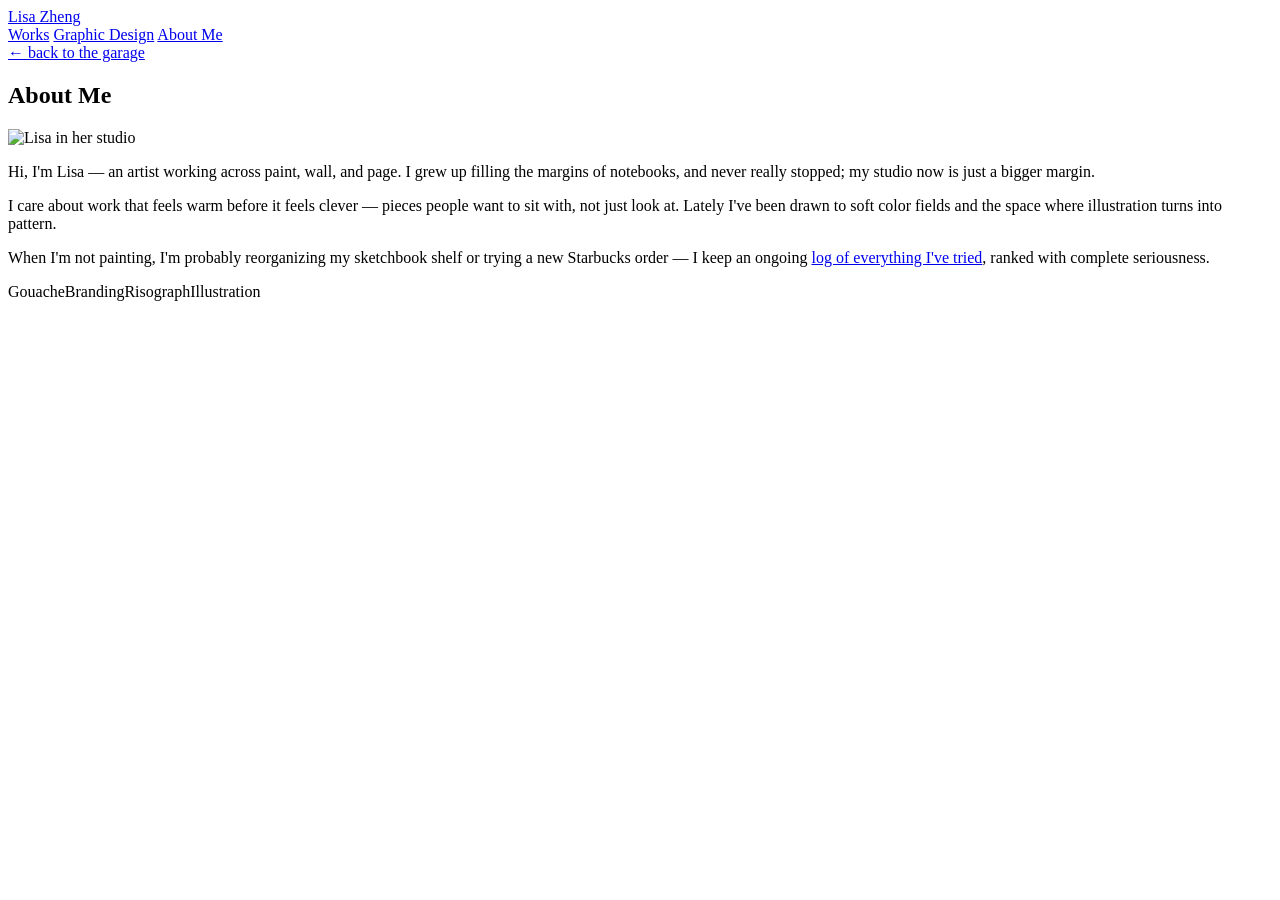
==== about.html @ 272e72e8 "Create about.html" ====
<!DOCTYPE html>
<html lang="en">
<head>
<meta charset="UTF-8">
<meta name="viewport" content="width=device-width, initial-scale=1, viewport-fit=cover">
<title>About — Lisa Zheng</title>
<link rel="preconnect" href="https://fonts.googleapis.com">
<link rel="preconnect" href="https://fonts.gstatic.com" crossorigin>
<link href="https://fonts.googleapis.com/css2?family=Cormorant+Garamond:ital,wght@0,400;0,500;0,600;1,500;1,600&family=Jost:wght@300;400;500;600&display=swap" rel="stylesheet">
<link rel="stylesheet" href="css/style.css">
</head>
<body>
<nav>
  <a class="logo" href="index.html">Lisa Zheng</a>
  <div class="navlinks">
    <a href="works.html" class="">Works</a>
    <a href="graphic.html" class="">Graphic Design</a>
    <a href="about.html" class="active">About Me</a>
  </div>
</nav>
<main>
  <div class="section-hero">
  <a class="back" href="index.html">&larr; back to the garage</a>
    <h2>About Me</h2>
  </div>
  <div class="about-wrap">
    <div class="about-photo"><img src="images/room.jpg" alt="Lisa in her studio"></div>
    <div class="about-text">
      <p>Hi, I'm Lisa &mdash; an artist working across paint, wall, and page. I grew up filling the margins of notebooks, and never really stopped; my studio now is just a bigger margin.</p>
      <p>I care about work that feels warm before it feels clever &mdash; pieces people want to sit with, not just look at. Lately I've been drawn to soft color fields and the space where illustration turns into pattern.</p>
      <p>When I'm not painting, I'm probably reorganizing my sketchbook shelf or trying a new Starbucks order — I keep an ongoing <a class="inline-link" href="starbucks.html">log of everything I've tried</a>, ranked with complete seriousness.</p>
      <div class="chips">
        <span class="chip">Gouache</span><span class="chip">Branding</span><span class="chip">Risograph</span><span class="chip">Illustration</span>
      </div>
    </div>
  </div>
</main>
</body>
</html>
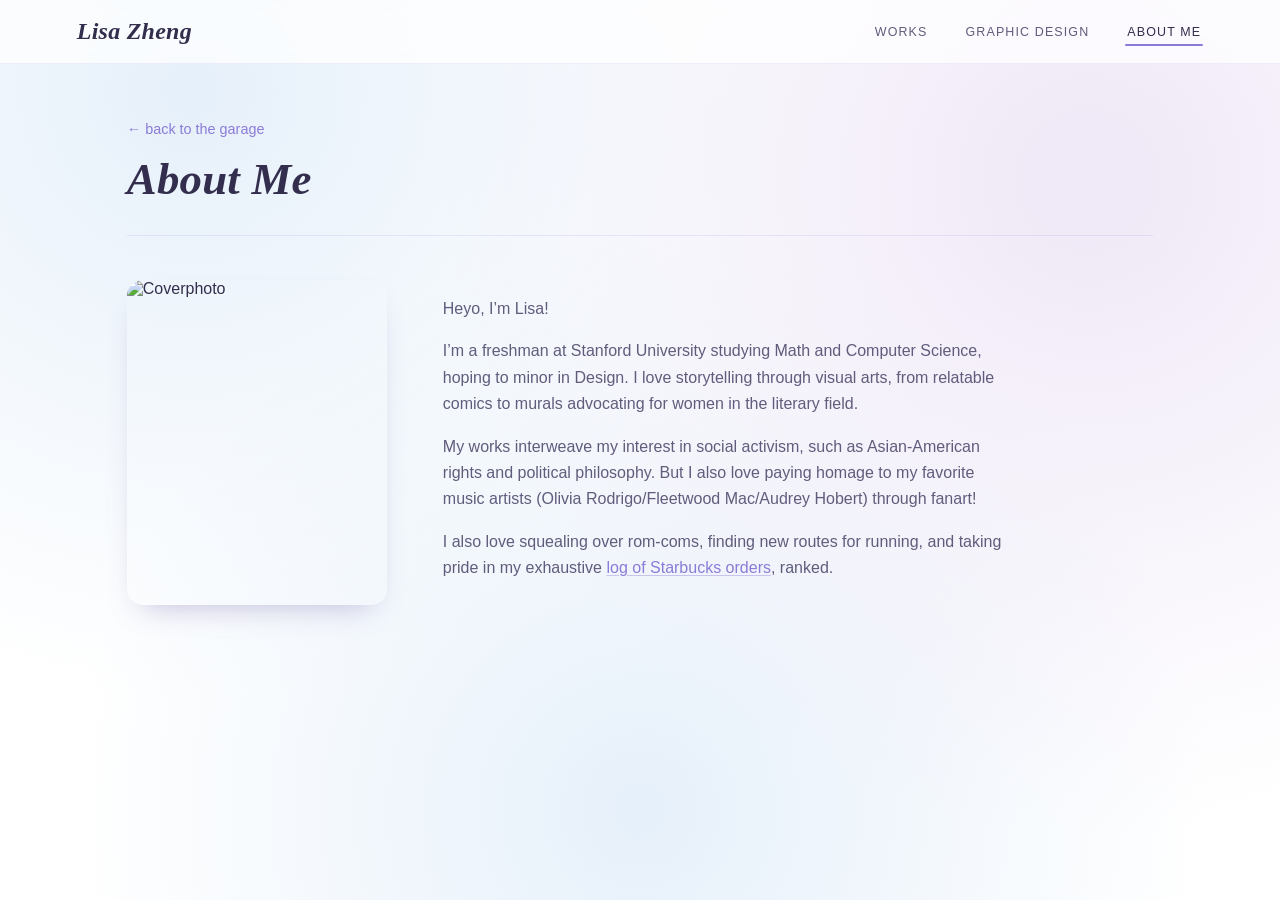
==== commit d8f9616e: "Update about.html" ====
--- a/about.html
+++ b/about.html
@@ -24,14 +24,12 @@
     <h2>About Me</h2>
   </div>
   <div class="about-wrap">
-    <div class="about-photo"><img src="images/room.jpg" alt="Lisa in her studio"></div>
+    <div class="about-photo"><img src="images/coverphoto.jpg" alt="Coverphoto"></div>
     <div class="about-text">
-      <p>Hi, I'm Lisa &mdash; an artist working across paint, wall, and page. I grew up filling the margins of notebooks, and never really stopped; my studio now is just a bigger margin.</p>
-      <p>I care about work that feels warm before it feels clever &mdash; pieces people want to sit with, not just look at. Lately I've been drawn to soft color fields and the space where illustration turns into pattern.</p>
-      <p>When I'm not painting, I'm probably reorganizing my sketchbook shelf or trying a new Starbucks order — I keep an ongoing <a class="inline-link" href="starbucks.html">log of everything I've tried</a>, ranked with complete seriousness.</p>
-      <div class="chips">
-        <span class="chip">Gouache</span><span class="chip">Branding</span><span class="chip">Risograph</span><span class="chip">Illustration</span>
-      </div>
+      <p>Heyo, I’m Lisa!</p>
+      <p>I’m a freshman at Stanford University studying Math and Computer Science, hoping to minor in Design. I love storytelling through visual arts, from relatable comics to murals advocating for women in the literary field.</p>
+      <p>My works interweave my interest in social activism, such as Asian-American rights and political philosophy. But I also love paying homage to my favorite music artists (Olivia Rodrigo/Fleetwood Mac/Audrey Hobert) through fanart! </p>
+      <p>I also love squealing over rom-coms, finding new routes for running, and taking pride in my exhaustive <a class="inline-link" href="starbucks.html">log of Starbucks orders</a>, ranked.</p>
     </div>
   </div>
 </main>
--- a/css/style.css
+++ b/css/style.css
@@ -0,0 +1,131 @@
+:root{
+  --white:#ffffff; --blue:#e6f0fa; --blue-deep:#c3dcf2;
+  --purple:#efe8f7; --purple-deep:#d9c9ef;
+  --ink:#332e4d; --ink-soft:#615c7c;
+  --accent:#8b7bd8; --accent-2:#6fa8dc; --paper:#fffefc;
+  box-sizing:border-box;
+  padding-top:env(safe-area-inset-top,0px);
+  padding-bottom:env(safe-area-inset-bottom,0px);
+}
+*{box-sizing:border-box;}
+html{scroll-padding-top:env(safe-area-inset-top,0px);}
+html,body{height:100%;margin:0;background:var(--white);}
+body{
+  font-family:'Jost',sans-serif;color:var(--ink);
+  background:
+    radial-gradient(circle at 15% 10%, var(--blue) 0%, transparent 45%),
+    radial-gradient(circle at 85% 20%, var(--purple) 0%, transparent 50%),
+    radial-gradient(circle at 50% 90%, var(--blue) 0%, transparent 55%),
+    var(--white);
+  min-height:100%;overflow-x:hidden;
+}
+h1,h2,h3{font-family:'Cormorant Garamond',serif;font-style:italic;font-weight:600;margin:0;letter-spacing:0.005em;}
+p{line-height:1.65;color:var(--ink-soft);}
+a{color:inherit;text-decoration:none;}
+img,svg{max-width:100%;}
+
+nav{
+  position:sticky;top:env(safe-area-inset-top,0px);z-index:50;
+  display:flex;align-items:center;justify-content:space-between;
+  padding:18px 6vw;background:rgba(255,255,255,.72);backdrop-filter:blur(10px);
+  border-bottom:1px solid rgba(139,123,216,.12);
+}
+.logo{font-family:'Cormorant Garamond',serif;font-style:italic;font-weight:600;font-size:1.5rem;letter-spacing:0.01em;}
+.navlinks{display:flex;gap:clamp(14px,3vw,34px);font-size:.78rem;letter-spacing:.09em;text-transform:uppercase;font-weight:500;}
+.navlinks a{position:relative;padding:4px 2px;color:var(--ink-soft);transition:color .25s;}
+.navlinks a::after{content:'';position:absolute;left:0;bottom:-3px;width:0;height:2px;background:var(--accent);border-radius:2px;transition:width .3s ease;}
+.navlinks a.active,.navlinks a:hover{color:var(--ink);}
+.navlinks a.active::after,.navlinks a:hover::after{width:100%;}
+
+main{max-width:1180px;margin:0 auto;padding:0 6vw 90px;}
+
+/* HOME */
+.hero{padding:64px 0 10px;text-align:center;}
+.hero h1{font-size:clamp(2.3rem,6vw,3.6rem);}
+.hero p{max-width:480px;margin:14px auto 0;font-size:1.05rem;}
+
+.room-stage{
+  position:relative;width:100%;max-width:980px;margin:26px auto 10px;
+  border-radius:22px;overflow:hidden;
+  box-shadow:0 30px 60px -24px rgba(60,50,100,.4), 0 0 0 6px var(--paper);
+}
+.room-img{width:100%;display:block;}
+.hotspot{
+  position:absolute;border:none;padding:0;cursor:pointer;border-radius:18px;
+  background:rgba(255,255,255,0);box-shadow:0 0 0 0 rgba(139,123,216,0);
+  transition:background .35s ease, box-shadow .35s ease;
+}
+.hotspot:hover,.hotspot:focus-visible{
+  background:rgba(255,255,255,.16);
+  box-shadow:0 0 0 3px rgba(255,255,255,.45), 0 0 34px 8px rgba(139,123,216,.5);
+  outline:none;
+}
+.hotspot .dot{
+  position:absolute;top:50%;left:50%;width:10px;height:10px;margin:-5px 0 0 -5px;
+  background:#fff;border-radius:50%;box-shadow:0 0 10px 3px rgba(255,255,255,.9);
+  animation:pulse 2.4s ease-in-out infinite;
+}
+.hotspot:hover .dot,.hotspot:focus-visible .dot{opacity:0;}
+@keyframes pulse{0%,100%{opacity:.85;transform:translate(-50%,-50%) scale(1);}50%{opacity:.25;transform:translate(-50%,-50%) scale(1.6);}}
+.hotspot .tag{
+  position:absolute;bottom:100%;left:50%;transform:translateX(-50%) translateY(8px);
+  background:var(--paper);color:var(--ink);font-family:'Cormorant Garamond',serif;font-style:italic;font-weight:600;
+  padding:6px 18px;border-radius:20px;font-size:1rem;white-space:nowrap;
+  opacity:0;pointer-events:none;transition:opacity .25s ease, transform .25s ease;
+  box-shadow:0 10px 22px -10px rgba(90,70,150,.45);
+}
+.hotspot:hover .tag,.hotspot:focus-visible .tag{opacity:1;transform:translateX(-50%) translateY(-6px);}
+.room-hint{text-align:center;font-size:.9rem;color:var(--ink-soft);margin-top:16px;font-style:italic;}
+
+/* SECTION PAGES */
+.section-hero{padding:56px 0 30px;border-bottom:1px solid rgba(139,123,216,.15);margin-bottom:44px;}
+.section-hero h2{font-size:clamp(2rem,4.5vw,2.8rem);}
+.back{display:inline-flex;align-items:center;gap:6px;font-size:.9rem;color:var(--accent);cursor:pointer;margin-bottom:16px;}
+.back:hover{text-decoration:underline;}
+
+.grid{display:grid;grid-template-columns:repeat(auto-fill,minmax(240px,1fr));gap:30px;}
+.piece{background:var(--paper);border-radius:14px;padding:14px;box-shadow:0 8px 20px -14px rgba(90,70,150,.3);transition:transform .3s;}
+.piece:hover{transform:translateY(-4px);}
+.piece-thumb{border-radius:9px;aspect-ratio:1/1;overflow:hidden;background:var(--blue);}
+.piece-thumb img{width:100%;height:100%;object-fit:cover;display:block;}
+.piece h3{font-size:1.05rem;margin-top:12px;}
+.piece p{font-size:.88rem;margin-top:2px;}
+.piece[role="button"]{cursor:pointer;}
+.piece[role="button"]:focus-visible{outline:2px solid var(--accent);outline-offset:3px;}
+
+/* MODAL (click-to-expand on a piece) */
+.modal-overlay{
+  position:fixed;inset:0;background:rgba(51,46,77,.55);backdrop-filter:blur(4px);
+  display:flex;align-items:center;justify-content:center;padding:6vh 5vw;
+  opacity:0;pointer-events:none;transition:opacity .3s ease;z-index:100;
+}
+.modal-overlay.active{opacity:1;pointer-events:auto;}
+.modal-box{
+  background:var(--paper);border-radius:20px;max-width:620px;width:100%;max-height:88vh;
+  overflow-y:auto;padding:30px;position:relative;
+  box-shadow:0 40px 80px -20px rgba(60,50,100,.5);
+  transform:translateY(16px) scale(.97);transition:transform .3s ease;
+}
+.modal-overlay.active .modal-box{transform:translateY(0) scale(1);}
+.modal-close{
+  position:absolute;top:12px;right:14px;background:none;border:none;
+  font-size:1.8rem;line-height:1;cursor:pointer;color:var(--ink-soft);
+  font-family:'Jost',sans-serif;padding:4px 8px;border-radius:50%;transition:color .2s,background .2s;
+}
+.modal-close:hover{color:var(--ink);background:var(--blue);}
+.modal-image{border-radius:14px;overflow:hidden;aspect-ratio:4/3;background:var(--blue);margin-bottom:20px;}
+.modal-image img{width:100%;height:100%;object-fit:cover;display:block;}
+#modal-title{font-size:1.6rem;margin-bottom:10px;}
+#modal-desc{font-size:.95rem;}
+
+.about-wrap{display:flex;gap:56px;flex-wrap:wrap;align-items:flex-start;}
+.about-photo{flex:0 0 260px;aspect-ratio:4/5;border-radius:16px;overflow:hidden;box-shadow:0 14px 30px -16px rgba(90,70,150,.4);}
+.about-photo img{width:100%;height:100%;object-fit:cover;display:block;}
+.about-text{flex:1 1 320px;max-width:560px;}
+.about-text p{margin-bottom:14px;}
+.chips{display:flex;flex-wrap:wrap;gap:8px;margin-top:18px;}
+.chip{background:var(--blue);color:var(--ink);font-size:.82rem;padding:6px 14px;border-radius:20px;}
+.inline-link{color:var(--accent);text-decoration:underline;text-decoration-color:rgba(139,123,216,.4);text-underline-offset:2px;}
+.inline-link:hover{text-decoration-color:var(--accent);}
+
+@media(max-width:760px){ .about-wrap{gap:30px;} }
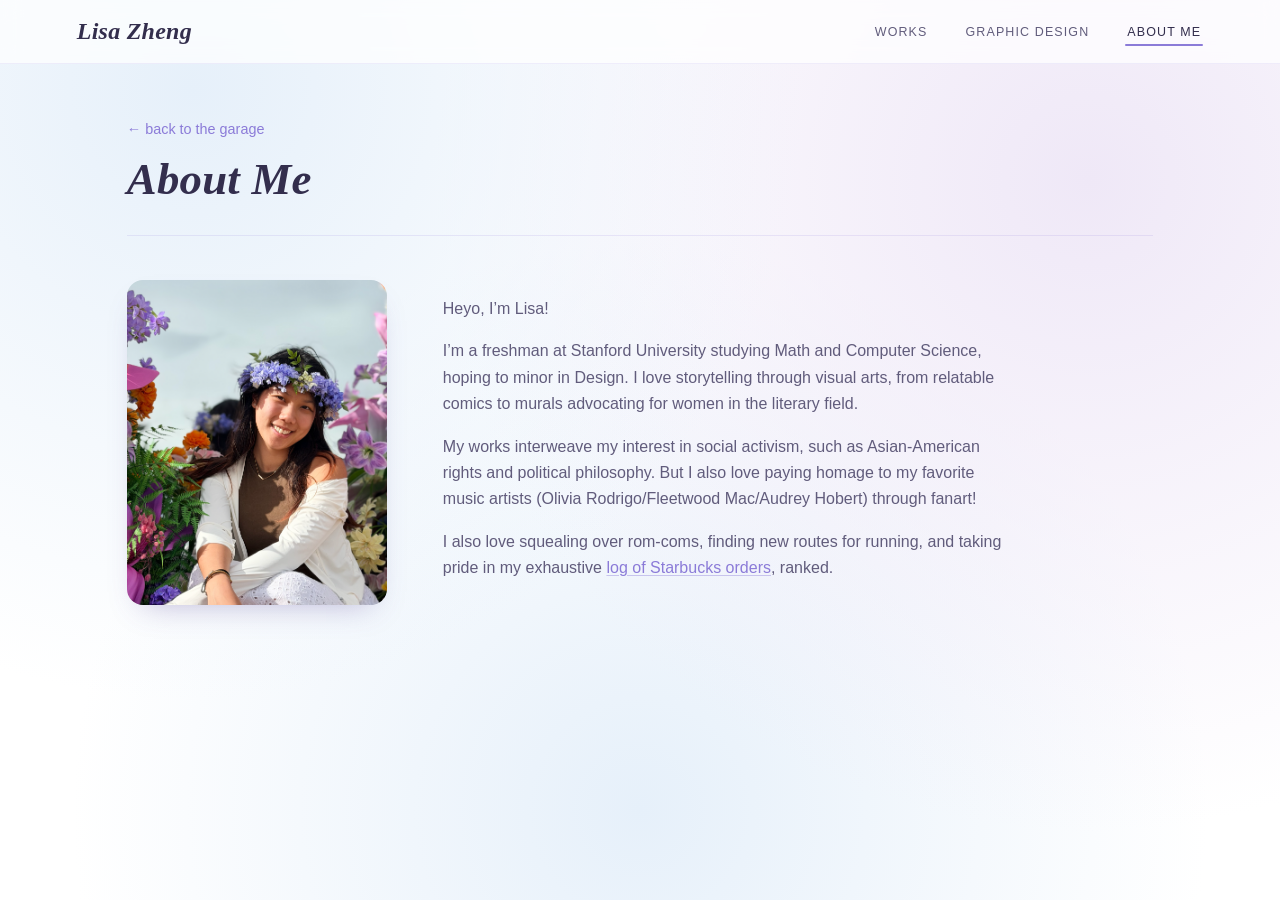
==== commit 24bdc60a: "Update about.html" ====
--- a/about.html
+++ b/about.html
@@ -24,7 +24,7 @@
     <h2>About Me</h2>
   </div>
   <div class="about-wrap">
-    <div class="about-photo"><img src="images/coverphoto.jpg" alt="Coverphoto"></div>
+    <div class="about-photo"><img src="coverphoto.jpeg" alt="Coverphoto"></div>
     <div class="about-text">
       <p>Heyo, I’m Lisa!</p>
       <p>I’m a freshman at Stanford University studying Math and Computer Science, hoping to minor in Design. I love storytelling through visual arts, from relatable comics to murals advocating for women in the literary field.</p>
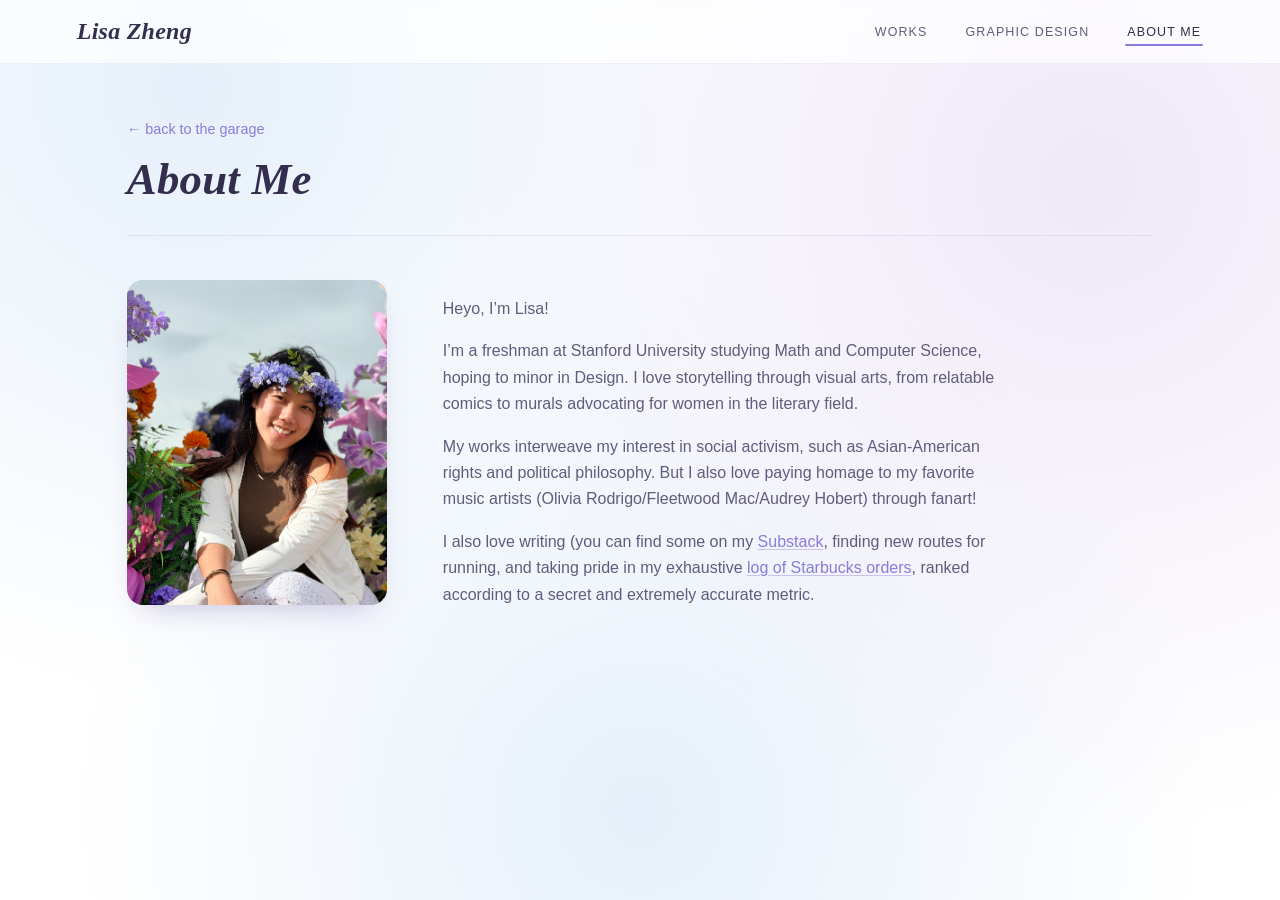
==== commit dd4a85d2: "Update about.html" ====
--- a/about.html
+++ b/about.html
@@ -29,7 +29,7 @@
       <p>Heyo, I’m Lisa!</p>
       <p>I’m a freshman at Stanford University studying Math and Computer Science, hoping to minor in Design. I love storytelling through visual arts, from relatable comics to murals advocating for women in the literary field.</p>
       <p>My works interweave my interest in social activism, such as Asian-American rights and political philosophy. But I also love paying homage to my favorite music artists (Olivia Rodrigo/Fleetwood Mac/Audrey Hobert) through fanart! </p>
-      <p>I also love squealing over rom-coms, finding new routes for running, and taking pride in my exhaustive <a class="inline-link" href="starbucks.html">log of Starbucks orders</a>, ranked.</p>
+      <p>I also love writing (you can find some on my <a class="inline-link" href="https://open.substack.com/pub/lisazheng">Substack</a>, finding new routes for running, and taking pride in my exhaustive <a class="inline-link" href="starbucks.html">log of Starbucks orders</a>, ranked according to a secret and extremely accurate metric.</p>
     </div>
   </div>
 </main>
--- a/css/style.css
+++ b/css/style.css
@@ -113,10 +113,27 @@
   font-family:'Jost',sans-serif;padding:4px 8px;border-radius:50%;transition:color .2s,background .2s;
 }
 .modal-close:hover{color:var(--ink);background:var(--blue);}
-.modal-image{border-radius:14px;overflow:hidden;aspect-ratio:4/3;background:var(--blue);margin-bottom:20px;}
-.modal-image img{width:100%;height:100%;object-fit:cover;display:block;}
+.modal-image{
+  border-radius:14px;overflow:hidden;background:var(--blue);margin-bottom:20px;
+  display:flex;align-items:center;justify-content:center;max-height:60vh;
+}
+.modal-image img{max-width:100%;max-height:60vh;width:auto;height:auto;object-fit:contain;display:block;}
 #modal-title{font-size:1.6rem;margin-bottom:10px;}
 #modal-desc{font-size:.95rem;}
+
+/* STARBUCKS: text list + single photo */
+.drink-list{max-width:640px;margin:0 auto;}
+.drink-row{
+  display:flex;align-items:baseline;justify-content:space-between;gap:16px;
+  padding:18px 0;border-bottom:1px solid rgba(139,123,216,.18);
+}
+.drink-row:first-child{padding-top:0;}
+.drink-row h3{font-size:1.15rem;}
+.drink-rating{font-family:'Jost',sans-serif;font-weight:600;color:var(--accent);font-size:.95rem;white-space:nowrap;}
+
+.drink-photo{max-width:420px;margin:50px auto 0;text-align:center;}
+.drink-photo img{width:100%;border-radius:16px;box-shadow:0 20px 40px -18px rgba(90,70,150,.4);display:block;}
+.drink-photo figcaption{margin-top:12px;font-family:'Cormorant Garamond',serif;font-style:italic;color:var(--ink-soft);font-size:1rem;}
 
 .about-wrap{display:flex;gap:56px;flex-wrap:wrap;align-items:flex-start;}
 .about-photo{flex:0 0 260px;aspect-ratio:4/5;border-radius:16px;overflow:hidden;box-shadow:0 14px 30px -16px rgba(90,70,150,.4);}
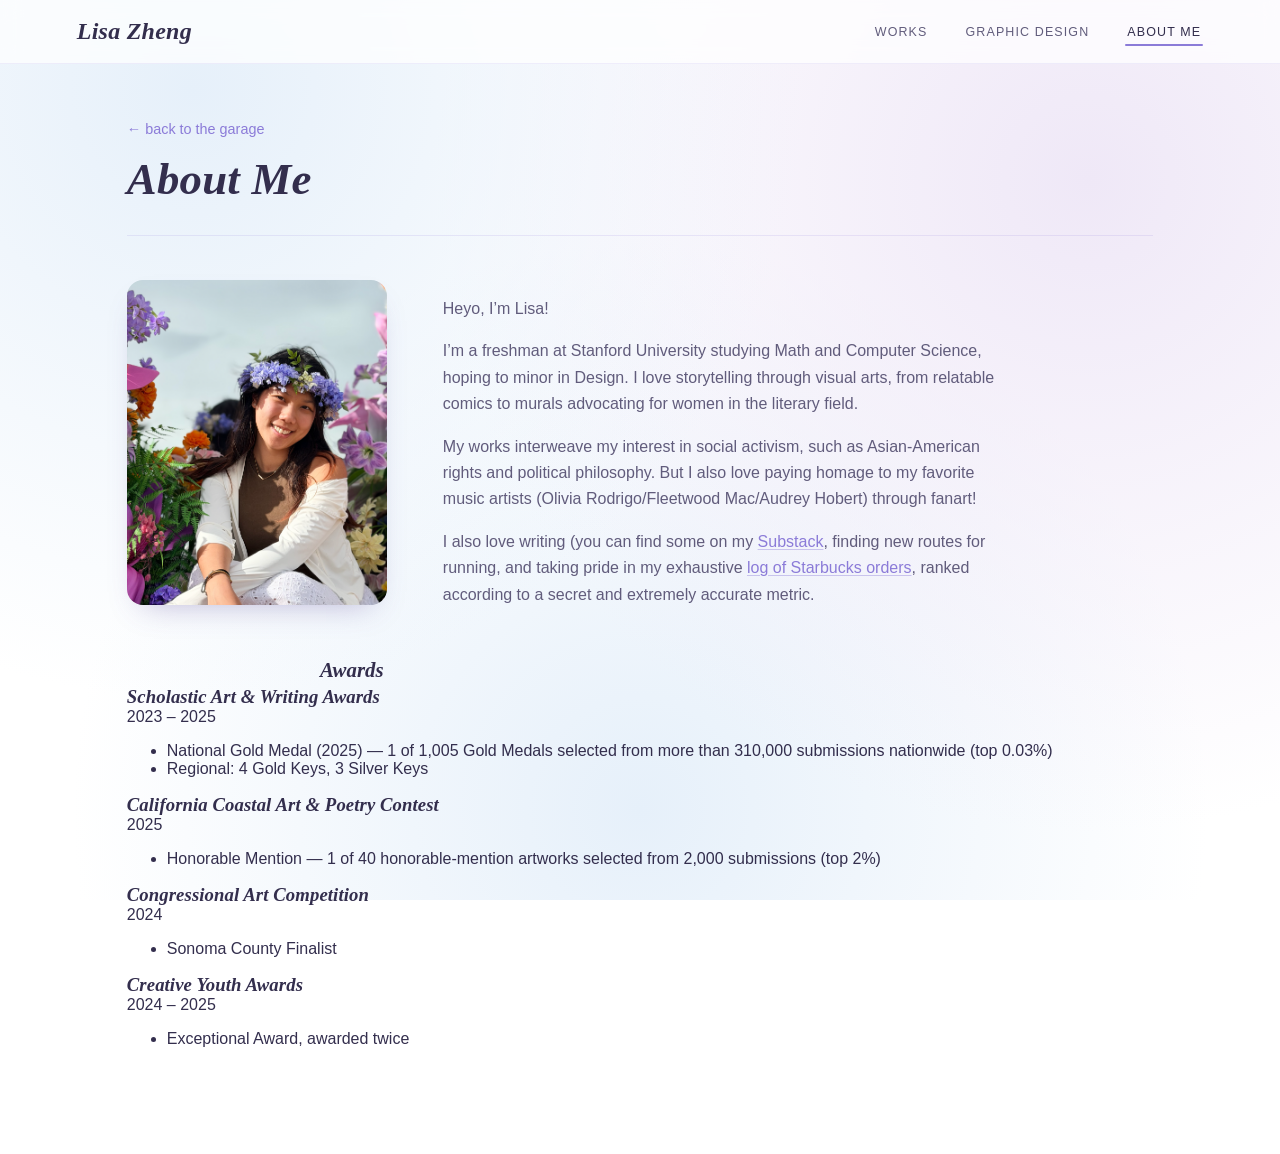
==== commit 67ce94b1: "Update about.html" ====
--- a/about.html
+++ b/about.html
@@ -32,6 +32,46 @@
       <p>I also love writing (you can find some on my <a class="inline-link" href="https://open.substack.com/pub/lisazheng">Substack</a>, finding new routes for running, and taking pride in my exhaustive <a class="inline-link" href="starbucks.html">log of Starbucks orders</a>, ranked according to a secret and extremely accurate metric.</p>
     </div>
   </div>
+  <h3 class="list-heading">Awards</h3>
+  <div class="awards-list">
+    <div class="award-item">
+      <div class="award-head">
+        <h3>Scholastic Art & Writing Awards</h3>
+        <span class="award-year">2023 – 2025</span>
+      </div>
+      <ul class="award-details">
+        <li>National Gold Medal (2025) — 1 of 1,005 Gold Medals selected from more than 310,000 submissions nationwide (top 0.03%)</li>
+        <li>Regional: 4 Gold Keys, 3 Silver Keys</li>
+      </ul>
+    </div>
+    <div class="award-item">
+      <div class="award-head">
+        <h3>California Coastal Art & Poetry Contest</h3>
+        <span class="award-year">2025</span>
+      </div>
+      <ul class="award-details">
+        <li>Honorable Mention — 1 of 40 honorable-mention artworks selected from 2,000 submissions (top 2%)</li>
+      </ul>
+    </div>
+    <div class="award-item">
+      <div class="award-head">
+        <h3>Congressional Art Competition</h3>
+        <span class="award-year">2024</span>
+      </div>
+      <ul class="award-details">
+        <li>Sonoma County Finalist</li>
+      </ul>
+    </div>
+    <div class="award-item">
+      <div class="award-head">
+        <h3>Creative Youth Awards</h3>
+        <span class="award-year">2024 – 2025</span>
+      </div>
+      <ul class="award-details">
+        <li>Exceptional Award, awarded twice</li>
+      </ul>
+    </div>
+  </div>
 </main>
 </body>
 </html>
--- a/css/style.css
+++ b/css/style.css
@@ -122,6 +122,11 @@
 #modal-desc{font-size:.95rem;}
 
 /* STARBUCKS: text list + single photo */
+.list-heading{
+  max-width:640px;margin:48px auto 4px;font-size:1.3rem;
+}
+.list-heading:first-of-type{margin-top:36px;}
+
 .drink-list{max-width:640px;margin:0 auto;}
 .drink-row{
   display:flex;align-items:baseline;justify-content:space-between;gap:16px;
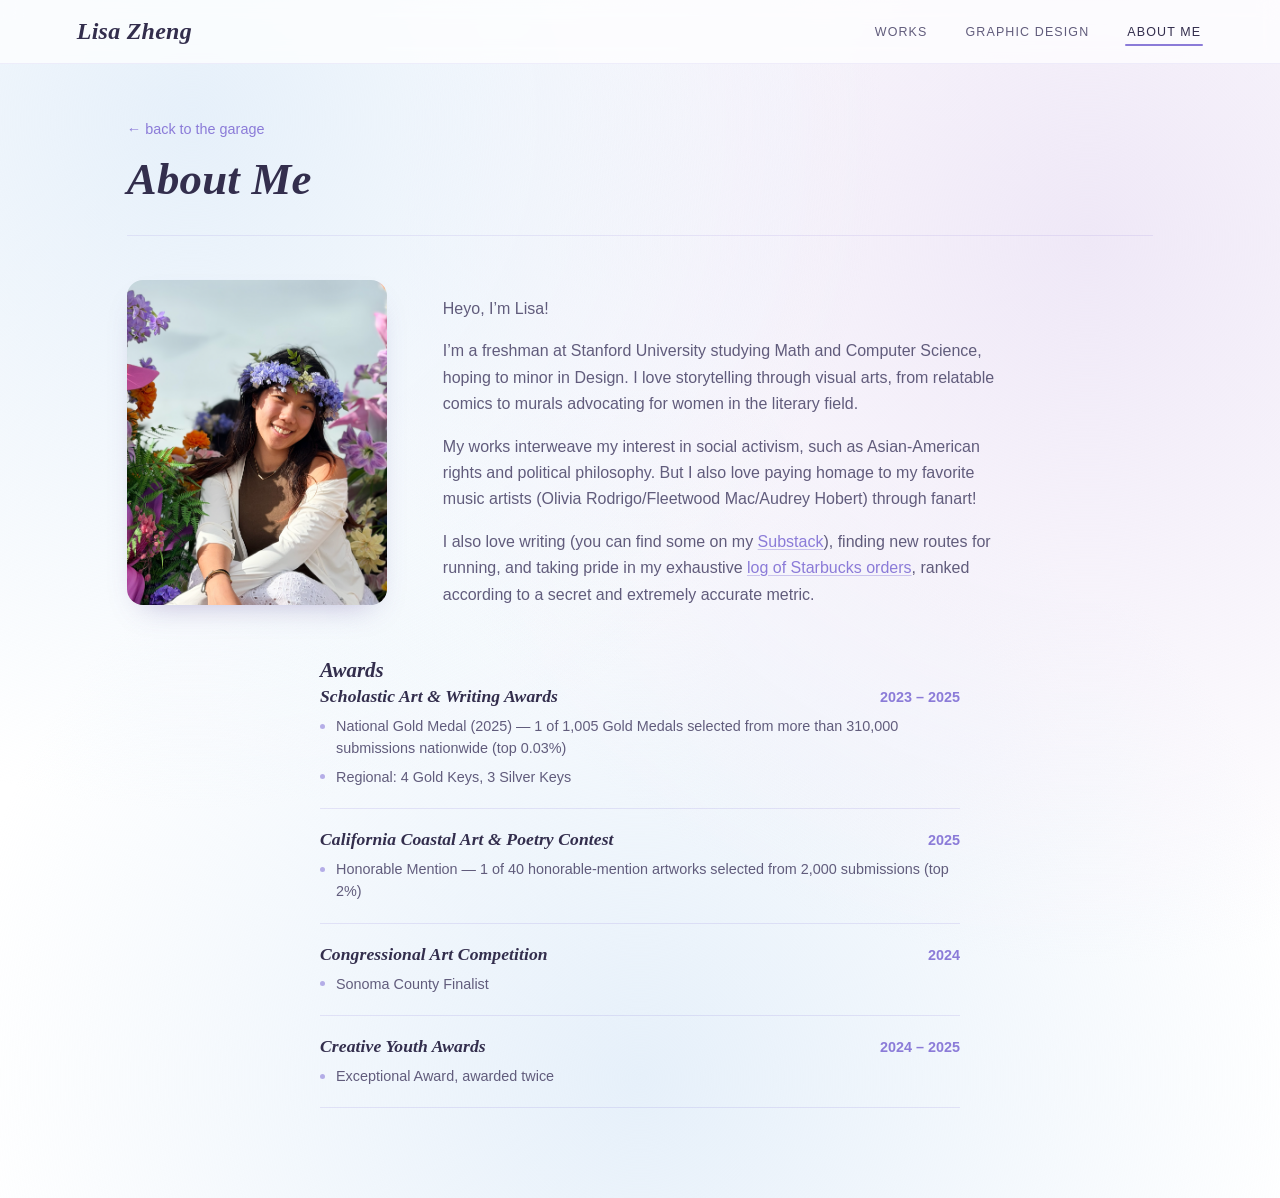
==== commit 267c7aca: "Update about.html" ====
--- a/about.html
+++ b/about.html
@@ -1,6 +1,7 @@
 <!DOCTYPE html>
 <html lang="en">
 <head>
+<link rel="icon" type="image/svg+xml" href="favicon.png">
 <meta charset="UTF-8">
 <meta name="viewport" content="width=device-width, initial-scale=1, viewport-fit=cover">
 <title>About — Lisa Zheng</title>
@@ -29,7 +30,7 @@
       <p>Heyo, I’m Lisa!</p>
       <p>I’m a freshman at Stanford University studying Math and Computer Science, hoping to minor in Design. I love storytelling through visual arts, from relatable comics to murals advocating for women in the literary field.</p>
       <p>My works interweave my interest in social activism, such as Asian-American rights and political philosophy. But I also love paying homage to my favorite music artists (Olivia Rodrigo/Fleetwood Mac/Audrey Hobert) through fanart! </p>
-      <p>I also love writing (you can find some on my <a class="inline-link" href="https://open.substack.com/pub/lisazheng">Substack</a>, finding new routes for running, and taking pride in my exhaustive <a class="inline-link" href="starbucks.html">log of Starbucks orders</a>, ranked according to a secret and extremely accurate metric.</p>
+      <p>I also love writing (you can find some on my <a class="inline-link" href="https://open.substack.com/pub/lisazheng">Substack</a>), finding new routes for running, and taking pride in my exhaustive <a class="inline-link" href="starbucks.html">log of Starbucks orders</a>, ranked according to a secret and extremely accurate metric.</p>
     </div>
   </div>
   <h3 class="list-heading">Awards</h3>
--- a/css/style.css
+++ b/css/style.css
@@ -8,17 +8,18 @@
   padding-bottom:env(safe-area-inset-bottom,0px);
 }
 *{box-sizing:border-box;}
-html{scroll-padding-top:env(safe-area-inset-top,0px);}
-html,body{height:100%;margin:0;background:var(--white);}
+html{scroll-padding-top:env(safe-area-inset-top,0px);background:var(--white);}
 body{
+  margin:0;
   font-family:'Jost',sans-serif;color:var(--ink);
   background:
     radial-gradient(circle at 15% 10%, var(--blue) 0%, transparent 45%),
     radial-gradient(circle at 85% 20%, var(--purple) 0%, transparent 50%),
     radial-gradient(circle at 50% 90%, var(--blue) 0%, transparent 55%),
     var(--white);
-  min-height:100%;overflow-x:hidden;
+  min-height:100vh;overflow-x:hidden;
 }
+
 h1,h2,h3{font-family:'Cormorant Garamond',serif;font-style:italic;font-weight:600;margin:0;letter-spacing:0.005em;}
 p{line-height:1.65;color:var(--ink-soft);}
 a{color:inherit;text-decoration:none;}
@@ -121,6 +122,22 @@
 #modal-title{font-size:1.6rem;margin-bottom:10px;}
 #modal-desc{font-size:.95rem;}
 
+/* AWARDS */
+.awards-list{max-width:640px;margin:0 auto;}
+.award-item{padding:20px 0;border-bottom:1px solid rgba(139,123,216,.18);}
+.award-item:first-child{padding-top:0;}
+.award-head{display:flex;align-items:baseline;justify-content:space-between;gap:16px;}
+.award-head h3{font-size:1.1rem;}
+.award-year{font-family:'Jost',sans-serif;font-weight:600;color:var(--accent);font-size:.9rem;white-space:nowrap;}
+.award-details{list-style:none;margin:8px 0 0;padding:0;}
+.award-details li{
+  font-size:.9rem;color:var(--ink-soft);line-height:1.55;margin-top:6px;
+  padding-left:16px;position:relative;
+}
+.award-details li::before{
+  content:'';position:absolute;left:0;top:.6em;width:5px;height:5px;
+  border-radius:50%;background:var(--accent);opacity:.6;
+}
 /* STARBUCKS: text list + single photo */
 .list-heading{
   max-width:640px;margin:48px auto 4px;font-size:1.3rem;
